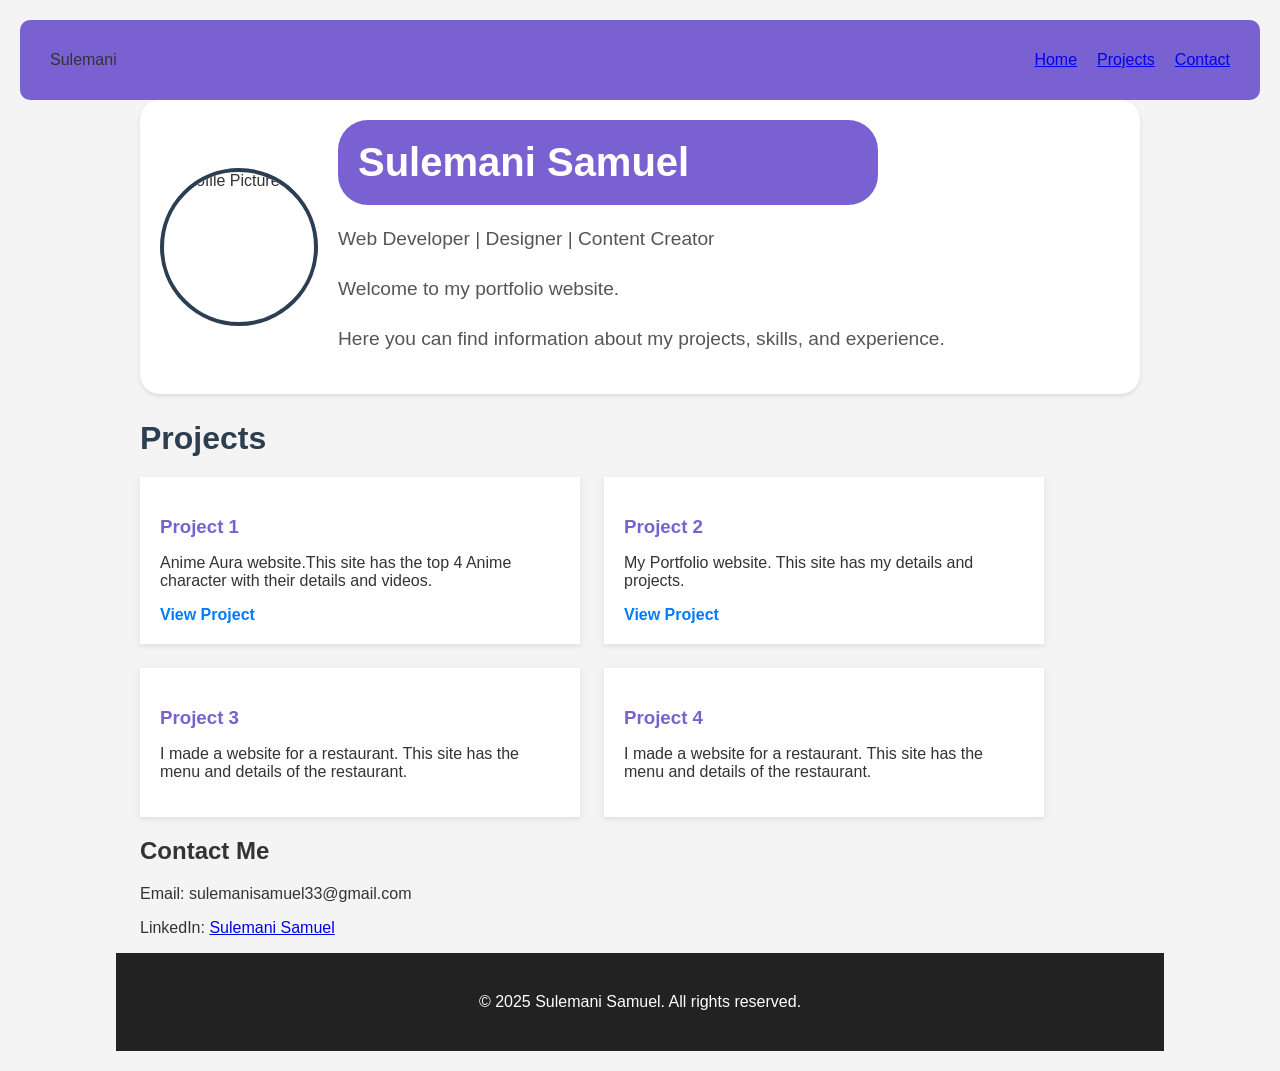
==== index.html @ 61d75450 "Update and rename index.html.html to index.html" ====
<!DOCTYPE html>
<html lang="en">
<head>
  <meta charset="UTF-8" />
  <meta name="viewport" content="width=device-width, initial-scale=1.0">
  <title>Portfolio</title>
  <link rel="stylesheet" href="portfolio.css" />
</head>
<body>
   <nav class="navbar">
  <div class="nav-brand">Sulemani</div>
  <ul class="nav-links">
    <li><a href="#intro">Home</a></li>
    <li><a href="#projects">Projects</a></li>
    <li><a href="#contact">Contact</a></li>
  </ul>
</nav>

<main>
 <section id="intro" class="intro">
    <img src="pfp.jpg" alt="Profile Picture" class="profile-pic">
    <div class="intro-text">
      <header>
        <h1>Sulemani Samuel</h1>
      </header>
      <p>Web Developer | Designer | Content Creator</p>
      <p>Welcome to my portfolio website.</p>
      <p>Here you can find information about my projects, skills, and experience.</p>
    </div>
  </section>
  <section class="projects">
    <h2>Projects</h2>
    <div class="project-list">
     <div class="project-card">
     <h3> Project 1</h3>
     <p>Anime Aura website.This site has the top 4 Anime character
        with their details and videos.
     </p> 
     <a href="https://maniicodes.github.io/animeshowcase/" target="_blank">View Project</a>
    </div>
    <div class="project-card">
      <h3>Project 2</h3>
      <p>My Portfolio website. This site has my details and projects.
      </p>
  <a href="https://github.com/yourusername/project1" target="_blank">View Project</a>
                                                                                                  
    </div>

     <div class="project-card">
     <h3> Project 3</h3>
     <p> I made a website for a restaurant. This site has the menu and details of the restaurant.
     </p> 
    </div>

    <div class="project-card">
     <h3> Project 4</h3>
     <p> I made a website for a restaurant. This site has the menu and details of the restaurant.
     </p> 
    </div>

    </div>
  </section>
  </main>
  <main>
 <section id="contact" class="contact">
  <h2>Contact Me</h2>
  <p>Email: sulemanisamuel33@gmail.com</p>
  <p>LinkedIn: <a href="https://www.linkedin.com/in/sulemani-samuel-63a0a2290/" target="_blank">Sulemani Samuel</a></p>
</section>
</main>
<footer class="footer">
  <p>&copy; 2025 Sulemani Samuel. All rights reserved.</p>

</body>
</html>
---- portfolio.css ----
@import url('https://fonts.googleapis.com/css2?family=Roboto:wght@400;700&display=swap');
body {
  font-family: 'Arial', sans-serif;
  background-color: #f4f4f4;
  color: #333;
  padding: 20px;
  margin: 0;
  box-sizing: border-box;
}

.intro {
  display: flex;
  align-items: center;
  gap: 20px;
  background-color: white;
  padding: 20px;
  border-radius: 20px;
  box-shadow: 0 2px 4px rgba(0, 0, 0, 0.1);
  
}

.intro:hover {
    box-shadow: 0 10px 12px rgba(0, 0, 0, 0.15);
  }

.profile-pic {
  width: 150px;
  height: 150px;
  border-radius: 50%;
  object-fit: cover;
  border: 4px solid #2c3e50;
}

.intro-text h1 {
  font-size: 2.5em;
  margin: 10px 0;
  color: white;
}

.intro-text p {
  font-size: 1.2em;
  color: #555;
  line-height: 1.6;
}

header {
  background-color: #7961d1;
  border-radius: 30px;
  padding: 10px 20px;
  max-width: 500px;
}

.projects h2 {
  font-size: 2em;
  margin-bottom: 20px;
  color: #2c3e50;
}

.project-list {
  display: flex;
  flex-wrap: wrap;
  gap: 1.5rem;

}

.project-card {
  background-color: white;
  border: radius 15px;
  box-shadow: 0 2px 6px rgba(0, 0, 0, 0.1);
  padding: 20px;
  flex: 1 1 300px;
  max-width: 400px;
}

.project-card h3{
  margin-bottom: 10px;
  color: #7961d1;
}


.project-card {
  transition: transform 0.3s ease, box-shadow 0.3s ease;
}

.project-card:hover {
  transform: translateY(-5px) scale(1.02);
  box-shadow: 0 10px 20px rgba(0,0,0,0.2);
}

.project-card a {
  color: #007bff;
  text-decoration: none;
  font-weight: bold;
  transition: color 0.3s ease;
}

.project-card a:hover {
  color: #0056b3;
  text-decoration: underline;
}


.navbar {
  background-color: #7961d1;
  padding: 15px 30px;
  display: flex;
  justify-content: space-between;
  align-items: center;
  border-radius: 10px;
  position: sticky;
  top: 0;
  z-index: 1000;
}


.nav-links {
  list-style: none;
  display: flex;
  gap: 20px;
}

.nav-links li {
text-decoration: none;
color: white;
font-weight: 500;
}

.nav-links li a:hover {
  color: #e0d8ff;
}

.section {
  padding: 2rem;
  background-color: #f9f9f9;
  border-radius: 8px;
}

.footer {
  text-align: center;
  padding: 1.5rem;
  background-color: #222;
  color: #fff;
  margin-top: 3rem; }

  main, .footer {
  max-width: 1000px;
  margin: auto;
}
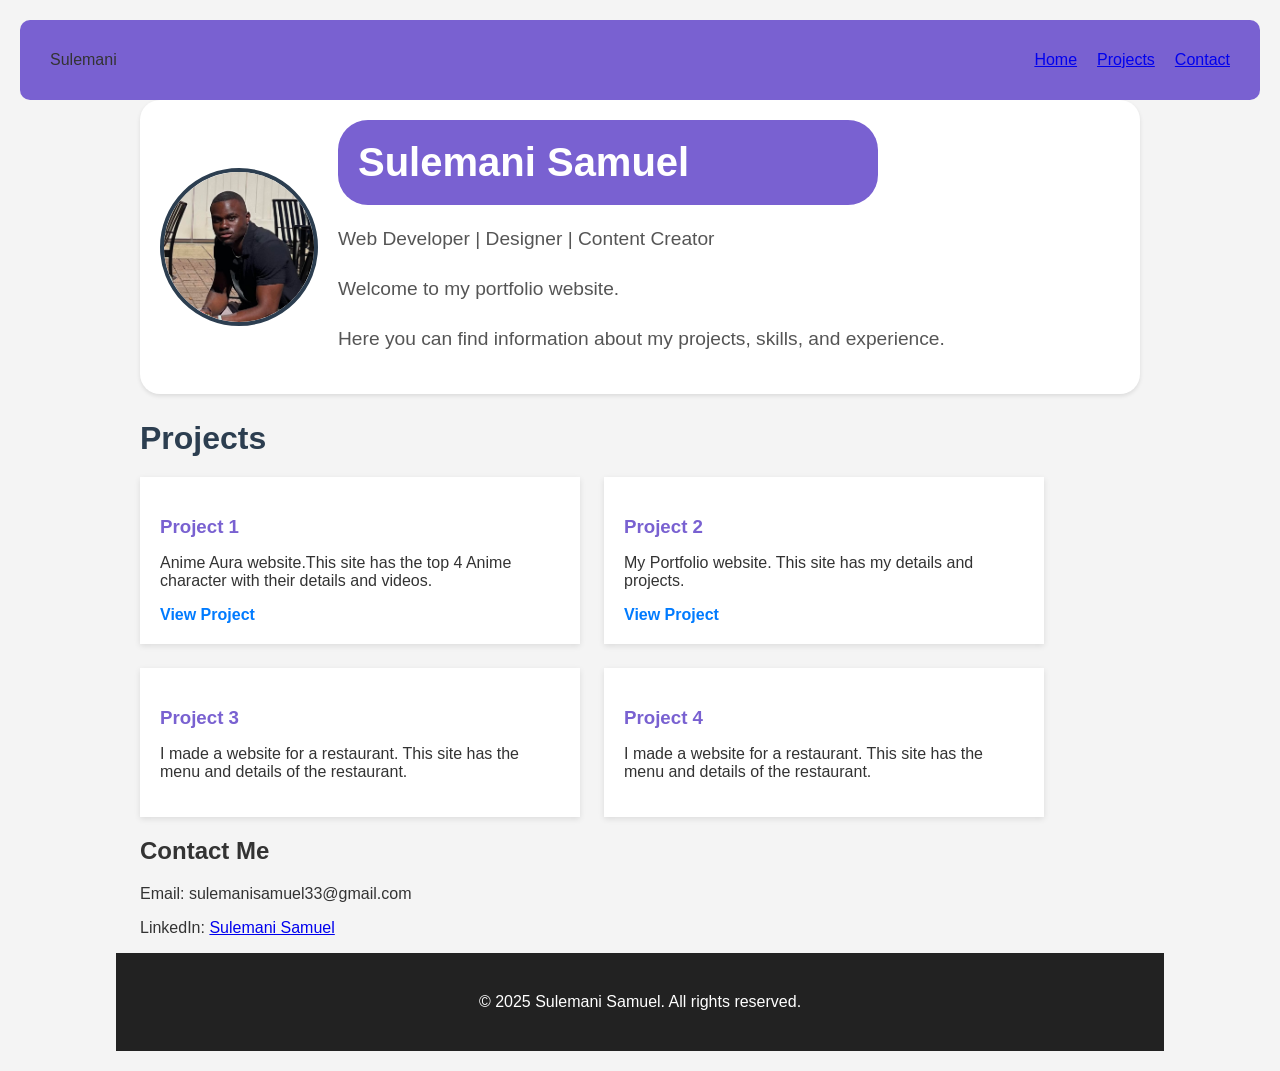
==== commit 4dc28bc0: "Update index.html" ====
--- a/index.html
+++ b/index.html
@@ -42,7 +42,7 @@
       <h3>Project 2</h3>
       <p>My Portfolio website. This site has my details and projects.
       </p>
-  <a href="https://github.com/yourusername/project1" target="_blank">View Project</a>
+  <a href="https://maniicodes.github.io/Portfolio/#intro" target="_blank">View Project</a>
                                                                                                   
     </div>
 
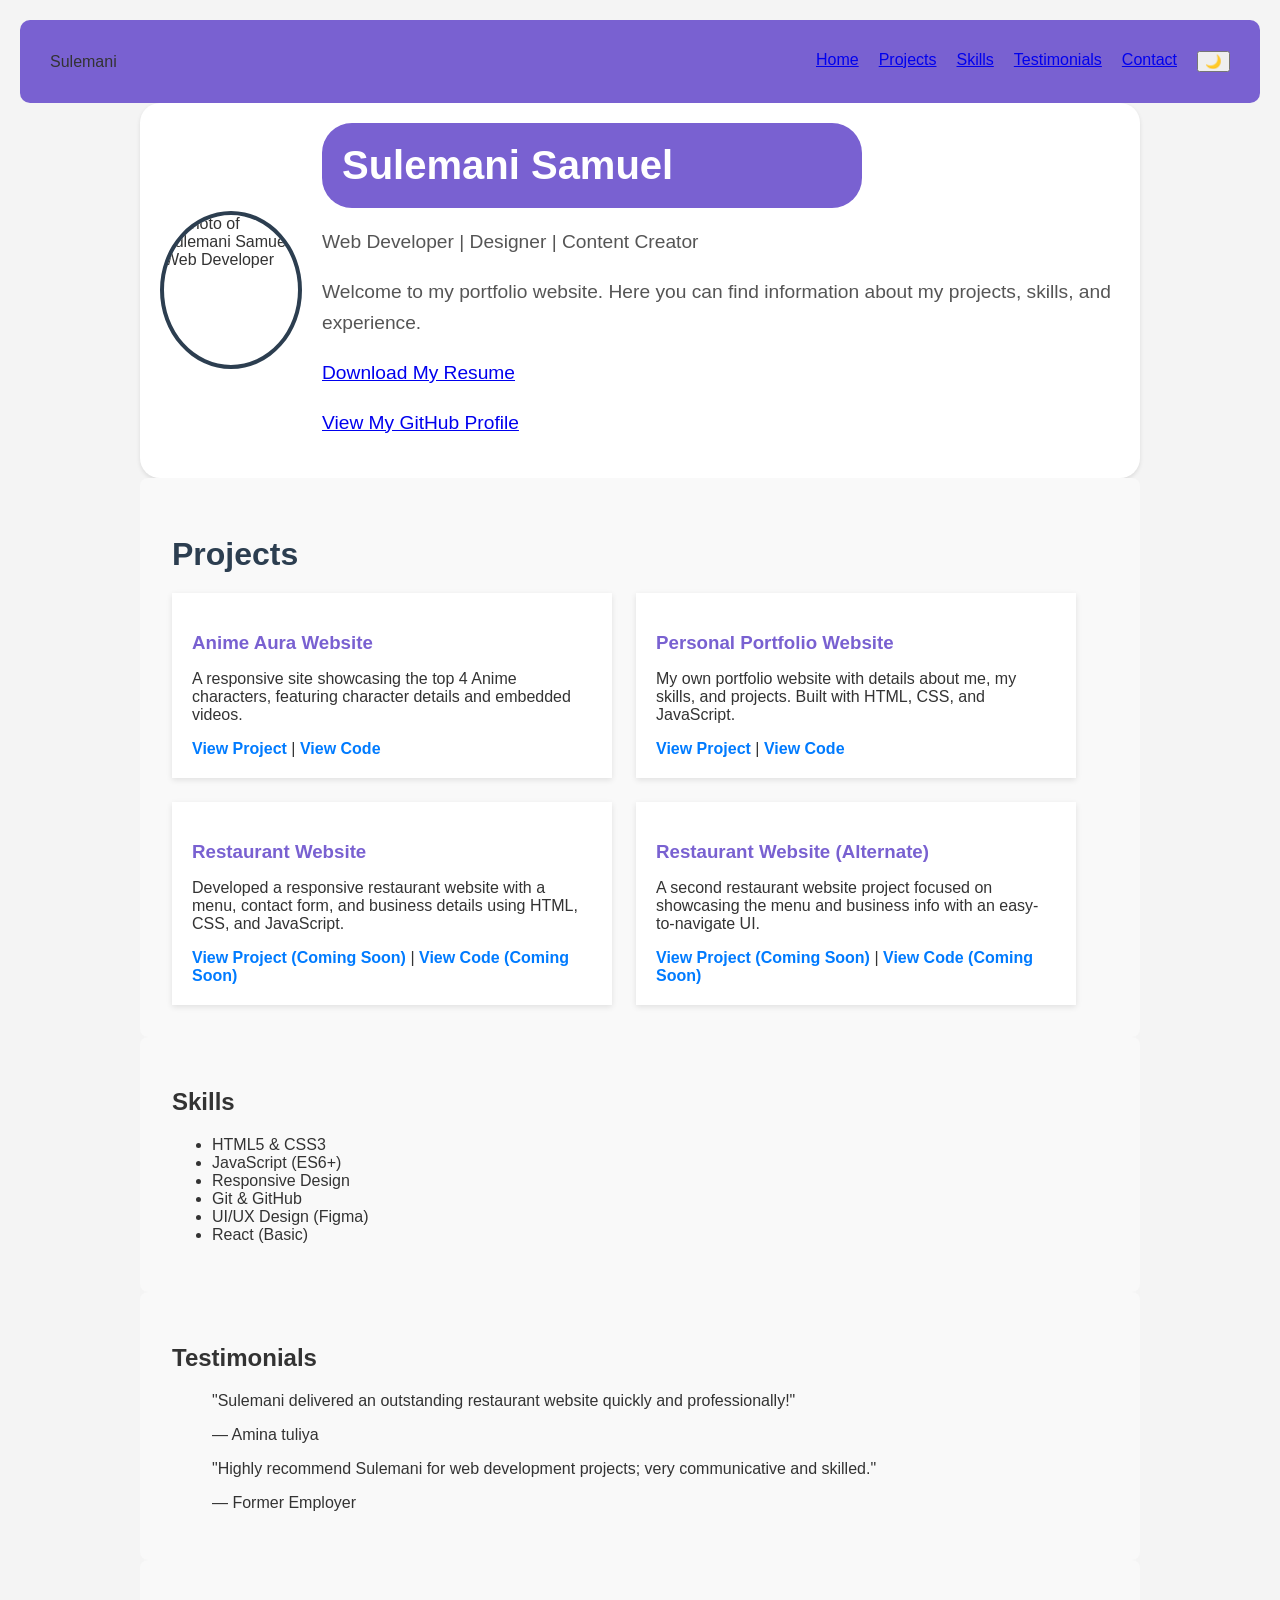
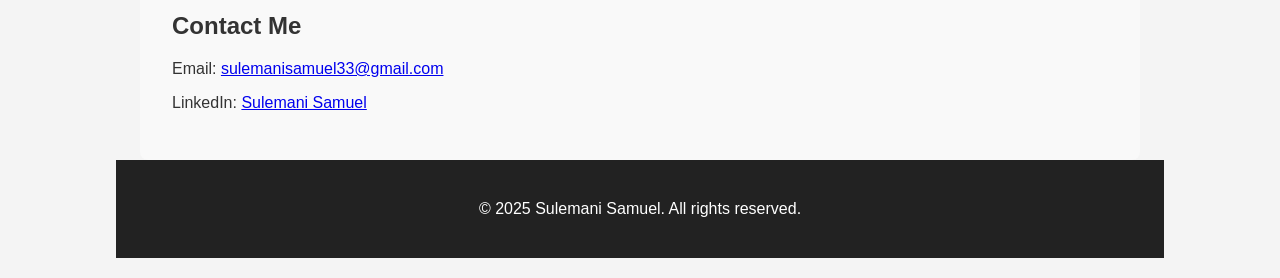
==== commit c67db222: "Update index.html" ====
--- a/index.html
+++ b/index.html
@@ -2,74 +2,114 @@
 <html lang="en">
 <head>
   <meta charset="UTF-8" />
-  <meta name="viewport" content="width=device-width, initial-scale=1.0">
-  <title>Portfolio</title>
+  <meta name="viewport" content="width=device-width, initial-scale=1.0" />
+  <title>Portfolio | Sulemani Samuel</title>
+  <link href="https://fonts.googleapis.com/css2?family=Poppins:wght@400;600&display=swap" rel="stylesheet" />
   <link rel="stylesheet" href="portfolio.css" />
 </head>
 <body>
-   <nav class="navbar">
-  <div class="nav-brand">Sulemani</div>
-  <ul class="nav-links">
-    <li><a href="#intro">Home</a></li>
-    <li><a href="#projects">Projects</a></li>
-    <li><a href="#contact">Contact</a></li>
-  </ul>
-</nav>
+  <nav class="navbar">
+    <div class="nav-brand">Sulemani</div>
+    <ul class="nav-links">
+      <li><a href="#intro">Home</a></li>
+      <li><a href="#projects">Projects</a></li>
+      <li><a href="#skills">Skills</a></li>
+      <li><a href="#testimonials">Testimonials</a></li>
+      <li><a href="#contact">Contact</a></li>
+      <li><button id="toggle-theme" aria-label="Toggle Dark Mode">🌙</button></li>
+    </ul>
+  </nav>
 
-<main>
- <section id="intro" class="intro">
-    <img src="pfp.jpg" alt="Profile Picture" class="profile-pic">
-    <div class="intro-text">
-      <header>
-        <h1>Sulemani Samuel</h1>
-      </header>
-      <p>Web Developer | Designer | Content Creator</p>
-      <p>Welcome to my portfolio website.</p>
-      <p>Here you can find information about my projects, skills, and experience.</p>
-    </div>
-  </section>
-  <section class="projects">
-    <h2>Projects</h2>
-    <div class="project-list">
-     <div class="project-card">
-     <h3> Project 1</h3>
-     <p>Anime Aura website.This site has the top 4 Anime character
-        with their details and videos.
-     </p> 
-     <a href="https://maniicodes.github.io/animeshowcase/" target="_blank">View Project</a>
-    </div>
-    <div class="project-card">
-      <h3>Project 2</h3>
-      <p>My Portfolio website. This site has my details and projects.
-      </p>
-  <a href="https://maniicodes.github.io/Portfolio/#intro" target="_blank">View Project</a>
-                                                                                                  
-    </div>
+  <main>
+    <section id="intro" class="intro">
+      <img src="pfp2.jpg" alt="Photo of Sulemani Samuel, Web Developer" class="profile-pic" />
+      <div class="intro-text">
+        <header>
+          <h1>Sulemani Samuel</h1>
+        </header>
+        <p>Web Developer | Designer | Content Creator</p>
+        <p>Welcome to my portfolio website. Here you can find information about my projects, skills, and experience.</p>
+        <p><a href="resume.pdf" target="_blank" class="resume-link">Download My Resume</a></p>
+        <p><a href="https://github.com/maniicodes" target="_blank" class="github-link">View My GitHub Profile</a></p>
+      </div>
+    </section>
 
-     <div class="project-card">
-     <h3> Project 3</h3>
-     <p> I made a website for a restaurant. This site has the menu and details of the restaurant.
-     </p> 
-    </div>
+    <section id="projects" class="projects section">
+      <h2>Projects</h2>
+      <div class="project-list">
+        <div class="project-card">
+          <h3>Anime Aura Website</h3>
+          <p>A responsive site showcasing the top 4 Anime characters, featuring character details and embedded videos.</p>
+          <a href="https://maniicodes.github.io/animeshowcase/" target="_blank">View Project</a> | 
+          <a href="https://github.com/maniicodes/animeshowcase" target="_blank">View Code</a>
+        </div>
 
-    <div class="project-card">
-     <h3> Project 4</h3>
-     <p> I made a website for a restaurant. This site has the menu and details of the restaurant.
-     </p> 
-    </div>
+        <div class="project-card">
+          <h3>Personal Portfolio Website</h3>
+          <p>My own portfolio website with details about me, my skills, and projects. Built with HTML, CSS, and JavaScript.</p>
+          <a href="https://maniicodes.github.io/Portfolio/#intro" target="_blank">View Project</a> | 
+          <a href="https://github.com/maniicodes/portfolio" target="_blank">View Code</a>
+        </div>
 
-    </div>
-  </section>
+        <div class="project-card">
+          <h3>Restaurant Website</h3>
+          <p>Developed a responsive restaurant website with a menu, contact form, and business details using HTML, CSS, and JavaScript.</p>
+          <a href="#" target="_blank" class="disabled-link" aria-disabled="true">View Project (Coming Soon)</a> | 
+          <a href="#" class="disabled-link" aria-disabled="true">View Code (Coming Soon)</a>
+        </div>
+
+        <div class="project-card">
+          <h3>Restaurant Website (Alternate)</h3>
+          <p>A second restaurant website project focused on showcasing the menu and business info with an easy-to-navigate UI.</p>
+          <a href="#" target="_blank" class="disabled-link" aria-disabled="true">View Project (Coming Soon)</a> | 
+          <a href="#" class="disabled-link" aria-disabled="true">View Code (Coming Soon)</a>
+        </div>
+      </div>
+    </section>
+
+    <section id="skills" class="skills section">
+      <h2>Skills</h2>
+      <ul class="skills-list">
+        <li>HTML5 & CSS3</li>
+        <li>JavaScript (ES6+)</li>
+        <li>Responsive Design</li>
+        <li>Git & GitHub</li>
+        <li>UI/UX Design (Figma)</li>
+        <li>React (Basic)</li>
+      </ul>
+    </section>
+
+    <section id="testimonials" class="testimonials section">
+      <h2>Testimonials</h2>
+      <blockquote>
+        <p>"Sulemani delivered an outstanding restaurant website quickly and professionally!"</p>
+        <footer>— Amina tuliya</footer>
+      </blockquote>
+      <blockquote>
+        <p>"Highly recommend Sulemani for web development projects; very communicative and skilled."</p>
+        <footer>— Former Employer</footer>
+      </blockquote>
+    </section>
+
+    <section id="contact" class="contact section">
+      <h2>Contact Me</h2>
+      <p>Email: <a href="mailto:sulemanisamuel33@gmail.com">sulemanisamuel33@gmail.com</a></p>
+      <p>LinkedIn: <a href="https://www.linkedin.com/in/sulemani-samuel-63a0a2290/" target="_blank" rel="noopener noreferrer">Sulemani Samuel</a></p>
+    </section>
   </main>
-  <main>
- <section id="contact" class="contact">
-  <h2>Contact Me</h2>
-  <p>Email: sulemanisamuel33@gmail.com</p>
-  <p>LinkedIn: <a href="https://www.linkedin.com/in/sulemani-samuel-63a0a2290/" target="_blank">Sulemani Samuel</a></p>
-</section>
-</main>
-<footer class="footer">
-  <p>&copy; 2025 Sulemani Samuel. All rights reserved.</p>
 
+  <footer class="footer">
+    <p>&copy; 2025 Sulemani Samuel. All rights reserved.</p>
+  </footer>
+
+  <script>
+    const toggleBtn = document.getElementById('toggle-theme');
+    const body = document.body;
+
+    toggleBtn.addEventListener('click', () => {
+      body.classList.toggle('dark-mode');
+      toggleBtn.textContent = body.classList.contains('dark-mode') ? '☀️' : '🌙';
+    });
+  </script>
 </body>
 </html>
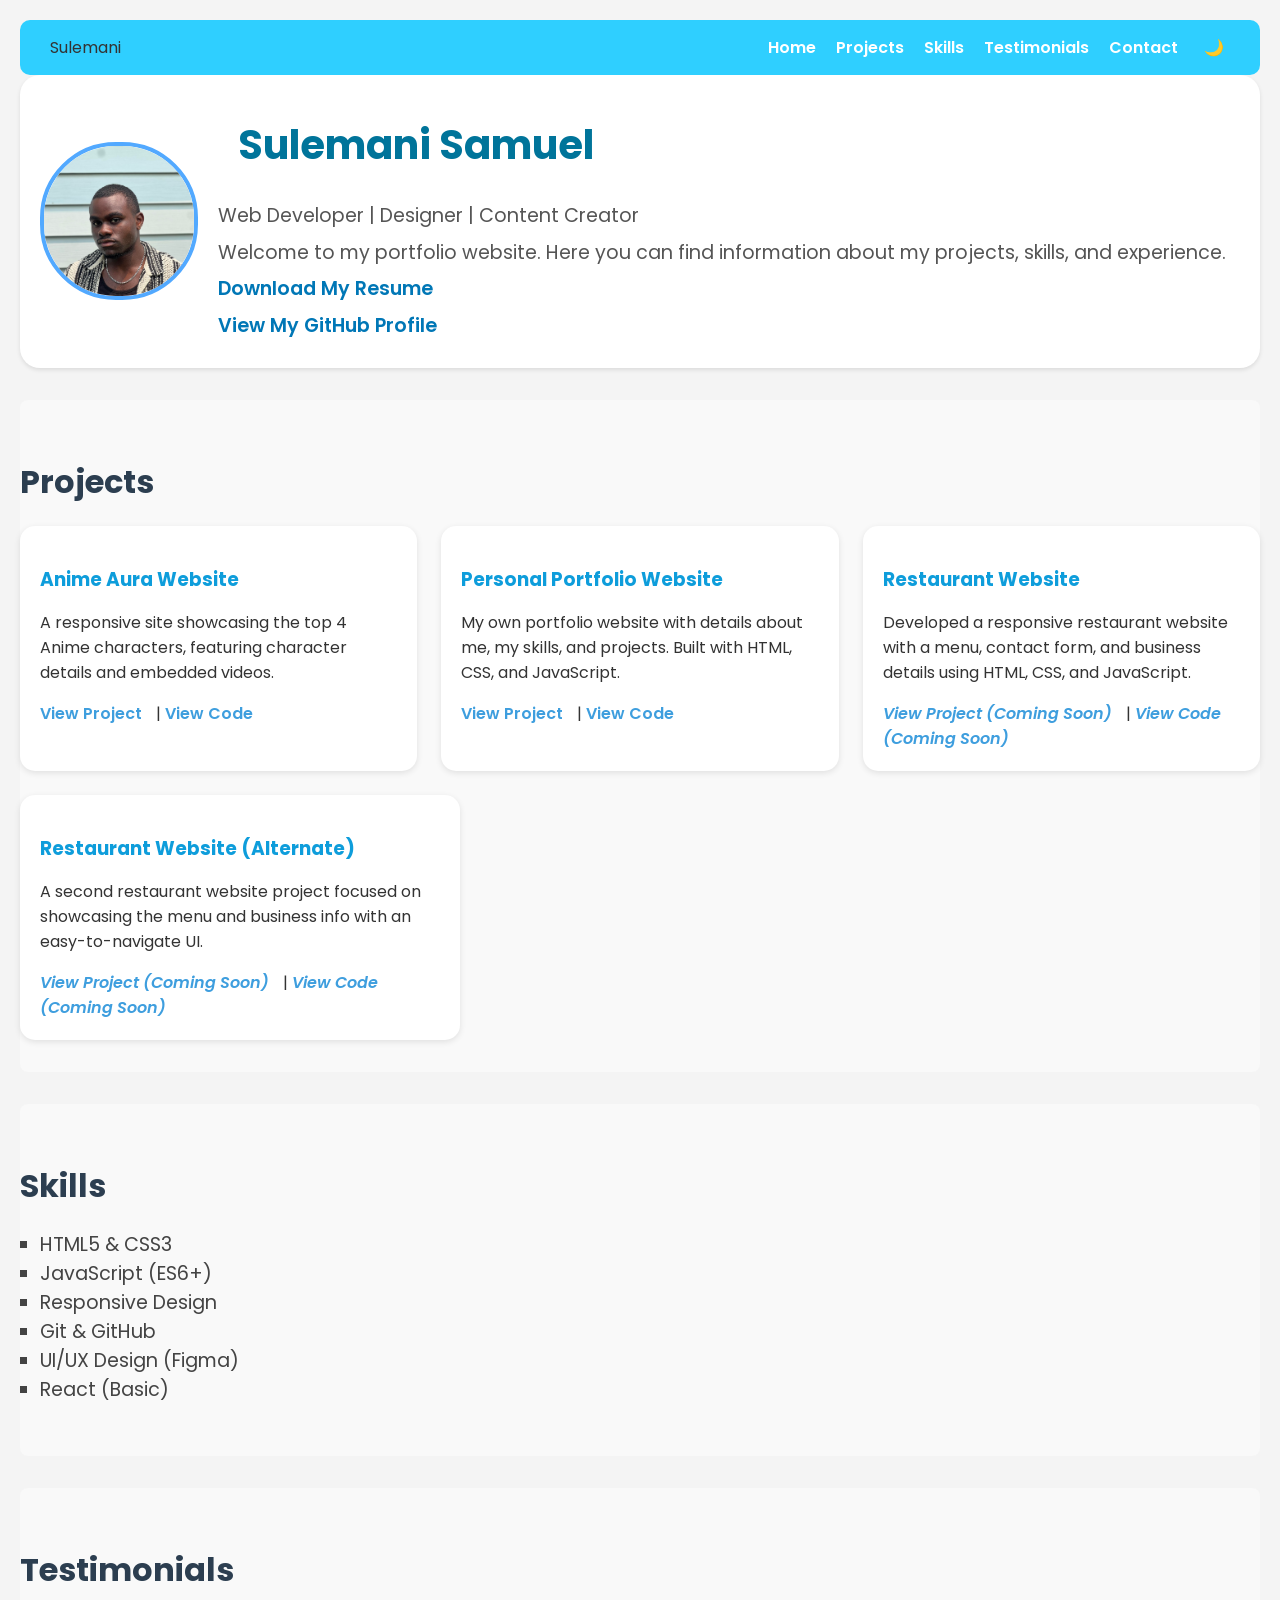
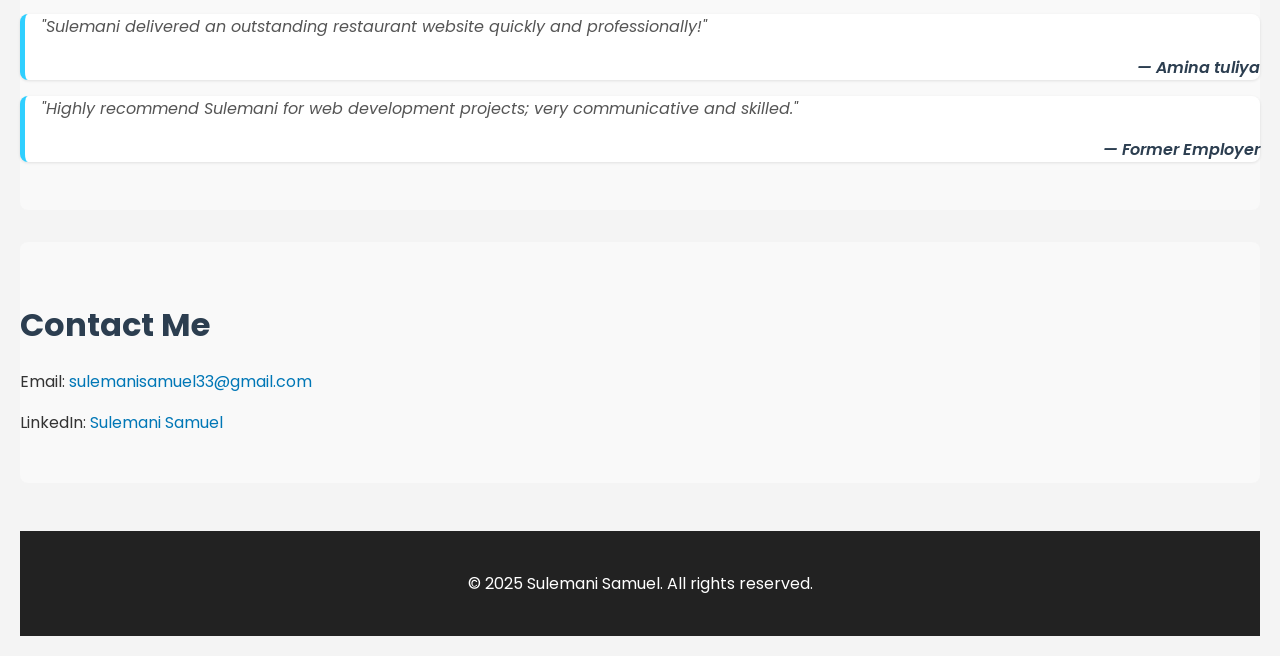
==== commit 1d0d83e4: "Update index.html" ====
--- a/index.html
+++ b/index.html
@@ -29,7 +29,7 @@
         </header>
         <p>Web Developer | Designer | Content Creator</p>
         <p>Welcome to my portfolio website. Here you can find information about my projects, skills, and experience.</p>
-        <p><a href="resume.pdf" target="_blank" class="resume-link">Download My Resume</a></p>
+        <p><a href="Resume (1)" target="_blank" class="resume-link">Download My Resume</a></p>
         <p><a href="https://github.com/maniicodes" target="_blank" class="github-link">View My GitHub Profile</a></p>
       </div>
     </section>
--- a/portfolio.css
+++ b/portfolio.css
@@ -1,11 +1,35 @@
-@import url('https://fonts.googleapis.com/css2?family=Roboto:wght@400;700&display=swap');
+@import url('https://fonts.googleapis.com/css2?family=Poppins:wght@400;600&display=swap');
+
 body {
-  font-family: 'Arial', sans-serif;
+  font-family: 'Poppins', sans-serif;
   background-color: #f4f4f4;
   color: #333;
   padding: 20px;
   margin: 0;
   box-sizing: border-box;
+  transition: background-color 0.3s ease, color 0.3s ease;
+}
+
+.dark-mode {
+  background-color: #121212;
+  color: #eee;
+}
+
+.dark-mode .navbar {
+  background-color: #005f73;
+}
+
+.dark-mode .project-card {
+  background-color: #1e1e1e;
+  box-shadow: 0 2px 6px rgba(255, 255, 255, 0.1);
+}
+
+.dark-mode a {
+  color: #90e0ef;
+}
+
+.dark-mode a:hover {
+  color: #caf0f8;
 }
 
 .intro {
@@ -16,41 +40,58 @@
   padding: 20px;
   border-radius: 20px;
   box-shadow: 0 2px 4px rgba(0, 0, 0, 0.1);
-  
+  transition: box-shadow 0.3s ease;
 }
 
 .intro:hover {
-    box-shadow: 0 10px 12px rgba(0, 0, 0, 0.15);
-  }
+  box-shadow: 0 10px 12px rgba(0, 0, 0, 0.15);
+}
 
 .profile-pic {
   width: 150px;
   height: 150px;
-  border-radius: 50%;
+  border-radius: 48%;
   object-fit: cover;
-  border: 4px solid #2c3e50;
+  border: 4px solid #52a9ff;
 }
 
 .intro-text h1 {
   font-size: 2.5em;
   margin: 10px 0;
-  color: white;
+  color: #00749a;
 }
 
 .intro-text p {
   font-size: 1.2em;
   color: #555;
   line-height: 1.6;
+  margin: 6px 0;
+}
+
+.resume-link,
+.github-link {
+  font-weight: 600;
+  color: #0077b6;
+  text-decoration: none;
+}
+
+.resume-link:hover,
+.github-link:hover {
+  text-decoration: underline;
+  color: #023e8a;
 }
 
 header {
-  background-color: #7961d1;
+  background-color: #ffffff;
   border-radius: 30px;
   padding: 10px 20px;
   max-width: 500px;
 }
 
-.projects h2 {
+.projects h2,
+.skills h2,
+.testimonials h2,
+.contact h2 {
   font-size: 2em;
   margin-bottom: 20px;
   color: #2c3e50;
@@ -60,37 +101,33 @@
   display: flex;
   flex-wrap: wrap;
   gap: 1.5rem;
-
 }
 
 .project-card {
   background-color: white;
-  border: radius 15px;
+  border-radius: 15px;
   box-shadow: 0 2px 6px rgba(0, 0, 0, 0.1);
   padding: 20px;
   flex: 1 1 300px;
   max-width: 400px;
-}
-
-.project-card h3{
+  transition: transform 0.3s ease, box-shadow 0.3s ease;
+}
+
+.project-card h3 {
   margin-bottom: 10px;
-  color: #7961d1;
-}
-
-
-.project-card {
-  transition: transform 0.3s ease, box-shadow 0.3s ease;
+  color: #0e9ddb;
 }
 
 .project-card:hover {
   transform: translateY(-5px) scale(1.02);
-  box-shadow: 0 10px 20px rgba(0,0,0,0.2);
+  box-shadow: 0 10px 20px rgba(0, 0, 0, 0.2);
 }
 
 .project-card a {
-  color: #007bff;
-  text-decoration: none;
-  font-weight: bold;
+  color: #3e9ede;
+  text-decoration: none;
+  font-weight: 600;
+  margin-right: 10px;
   transition: color 0.3s ease;
 }
 
@@ -99,9 +136,16 @@
   text-decoration: underline;
 }
 
+.disabled-link {
+  color: grey;
+  cursor: not-allowed;
+  pointer-events: none;
+  text-decoration: none;
+  font-style: italic;
+}
 
 .navbar {
-  background-color: #7961d1;
+  background-color: #2fcfff;
   padding: 15px 30px;
   display: flex;
   justify-content: space-between;
@@ -112,27 +156,71 @@
   z-index: 1000;
 }
 
-
 .nav-links {
   list-style: none;
   display: flex;
   gap: 20px;
-}
-
-.nav-links li {
-text-decoration: none;
-color: white;
-font-weight: 500;
-}
-
-.nav-links li a:hover {
+  align-items: center;
+  margin: 0;
+  padding: 0;
+}
+
+.nav-links li a,
+.nav-links li button {
+  text-decoration: none;
+  color: white;
+  font-weight: 600;
+  background: none;
+  border: none;
+  cursor: pointer;
+  font-size: 1em;
+  transition: color 0.3s ease;
+}
+
+.nav-links li a:hover,
+.nav-links li button:hover {
   color: #e0d8ff;
 }
 
 .section {
-  padding: 2rem;
+  padding: 2rem 0;
   background-color: #f9f9f9;
   border-radius: 8px;
+  margin-top: 2rem;
+}
+
+.skills-list {
+  list-style-type: square;
+  padding-left: 20px;
+  font-size: 1.2em;
+  color: #444;
+}
+
+.testimonials blockquote {
+  border-left: 5px solid #2fcfff;
+  margin: 1rem 0;
+  padding-left: 1rem;
+  font-style: italic;
+  color: #555;
+  background: white;
+  border-radius: 8px;
+  box-shadow: 0 1px 3px rgba(0,0,0,0.1);
+}
+
+.testimonials footer {
+  text-align: right;
+  font-weight: 600;
+  color: #2c3e50;
+  margin-top: 0.5rem;
+}
+
+.contact a {
+  color: #0077b6;
+  text-decoration: none;
+}
+
+.contact a:hover {
+  text-decoration: underline;
 }
 
 .footer {
@@ -140,9 +228,21 @@
   padding: 1.5rem;
   background-color: #222;
   color: #fff;
-  margin-top: 3rem; }
-
-  main, .footer {
-  max-width: 1000px;
-  margin: auto;
-}+  margin-top: 3rem;
+}
+
+@media (max-width: 768px) {
+  .intro {
+    flex-direction: column;
+    text-align: center;
+  }
+
+  .nav-links {
+    flex-direction: column;
+    gap: 10px;
+  }
+
+  .project-list {
+    flex-direction: column;
+  }
+}
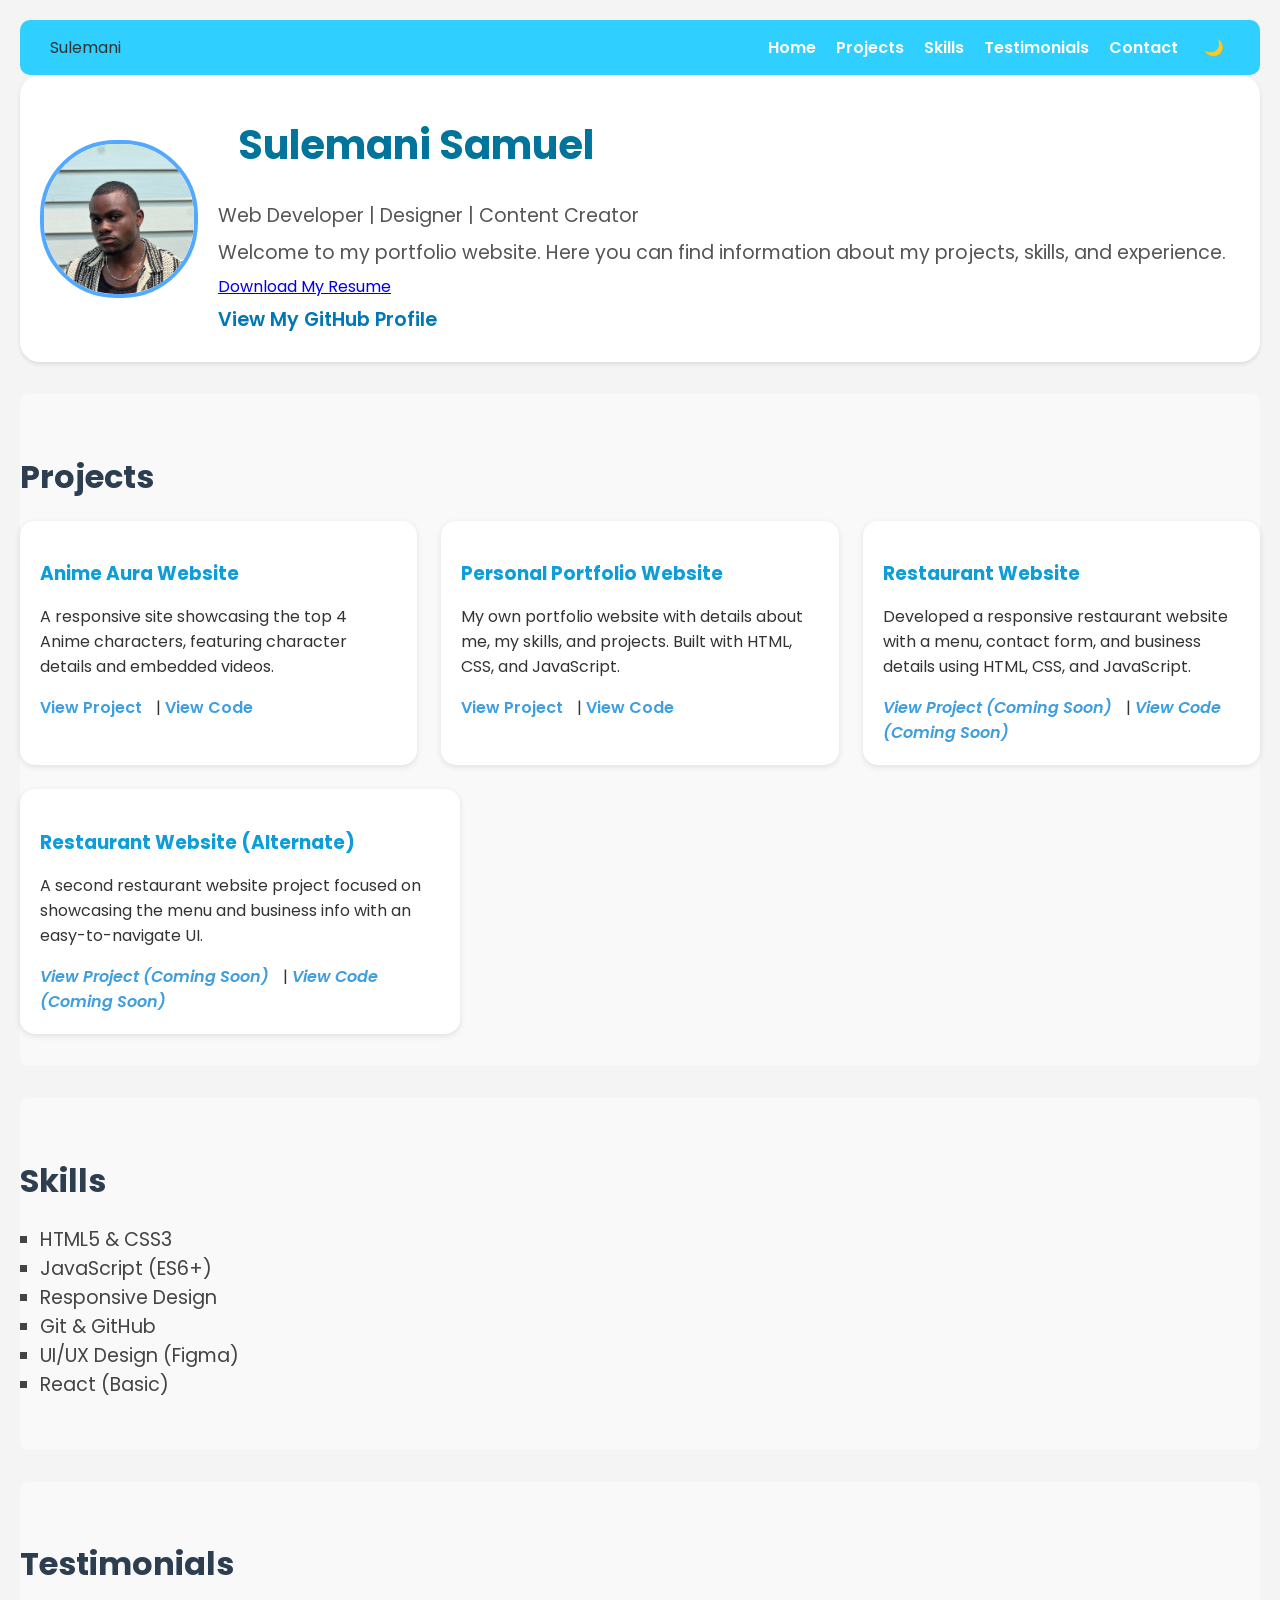
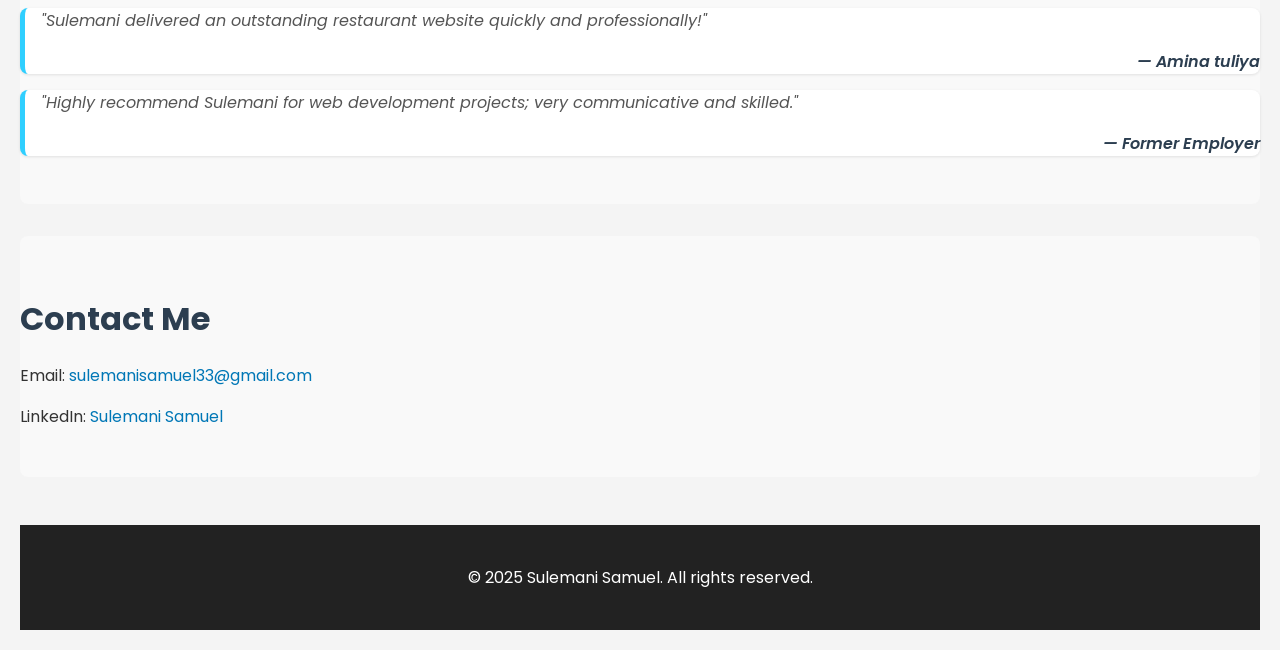
==== commit da706747: "Update index.html" ====
--- a/index.html
+++ b/index.html
@@ -29,7 +29,7 @@
         </header>
         <p>Web Developer | Designer | Content Creator</p>
         <p>Welcome to my portfolio website. Here you can find information about my projects, skills, and experience.</p>
-        <p><a href="Resume (1)" target="_blank" class="resume-link">Download My Resume</a></p>
+       <a href="Resume (1).pdf" target="_blank" rel="noopener">Download My Resume</a>
         <p><a href="https://github.com/maniicodes" target="_blank" class="github-link">View My GitHub Profile</a></p>
       </div>
     </section>
